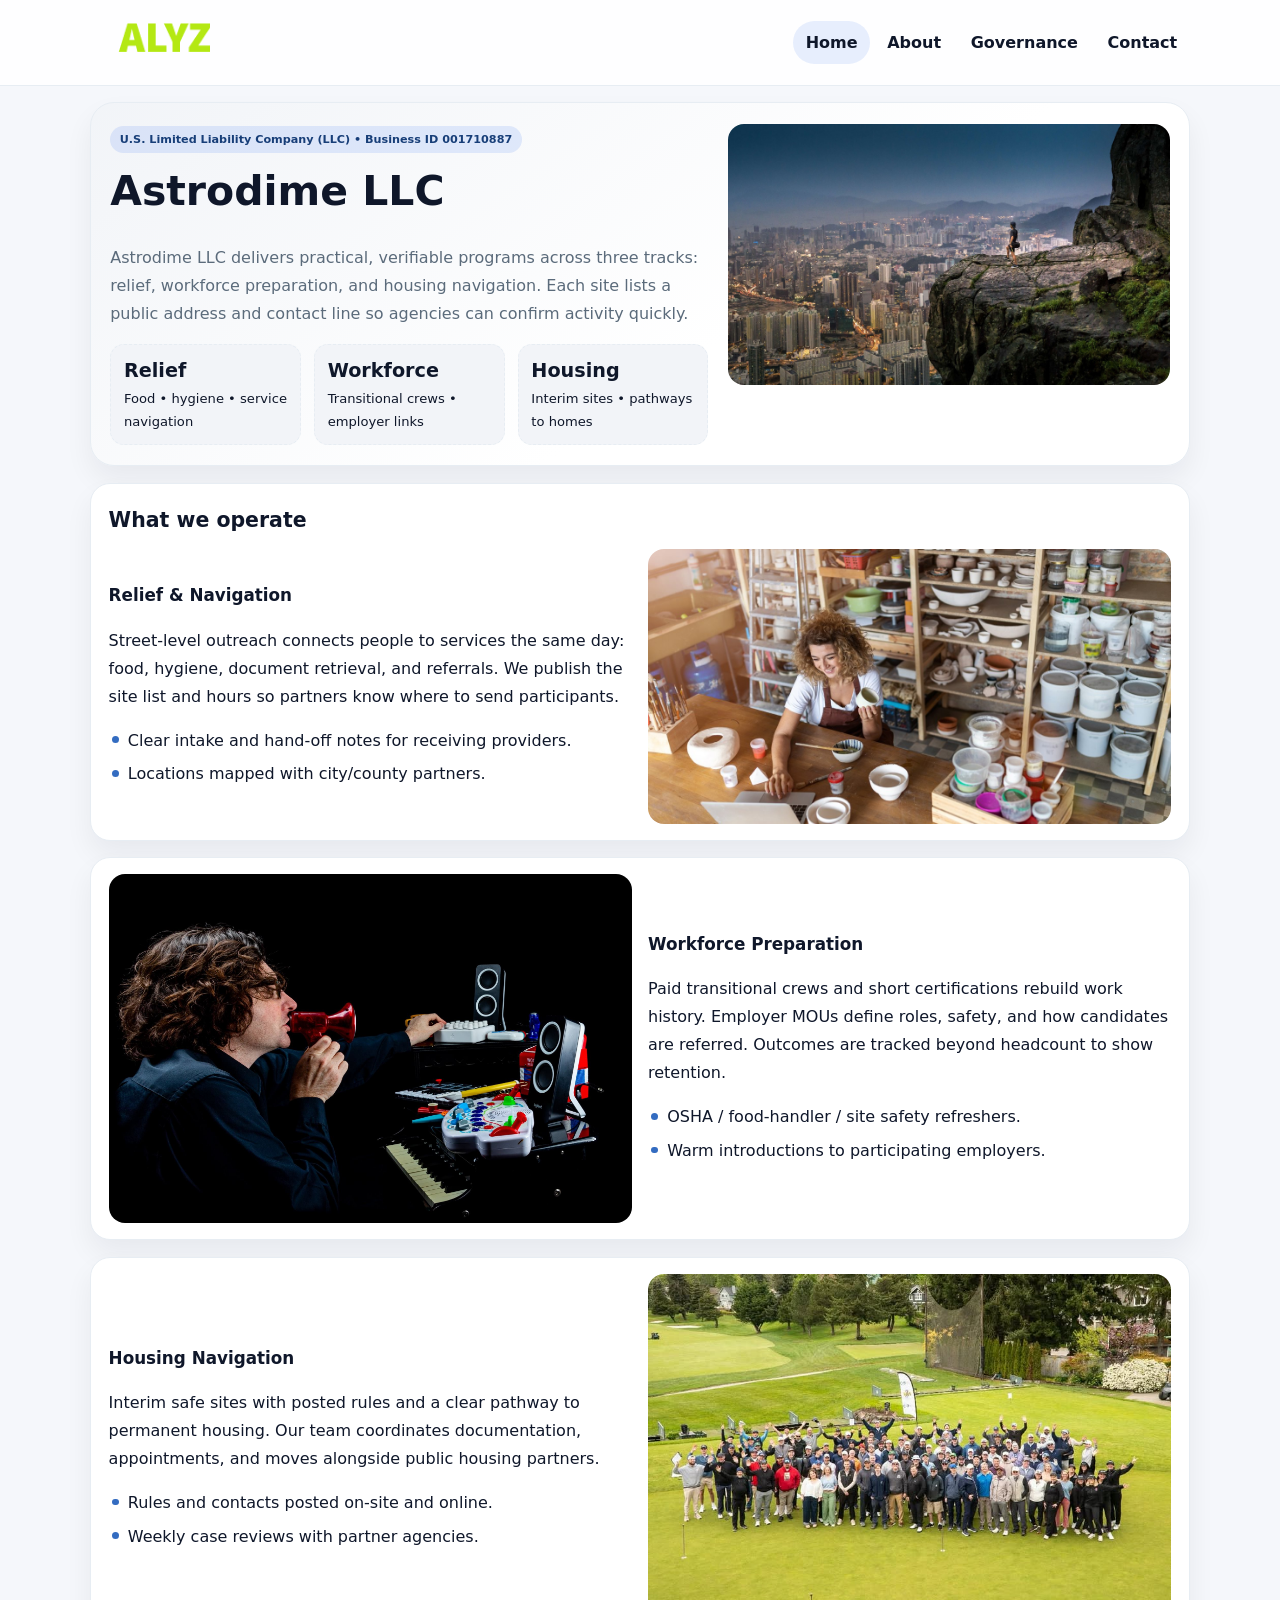
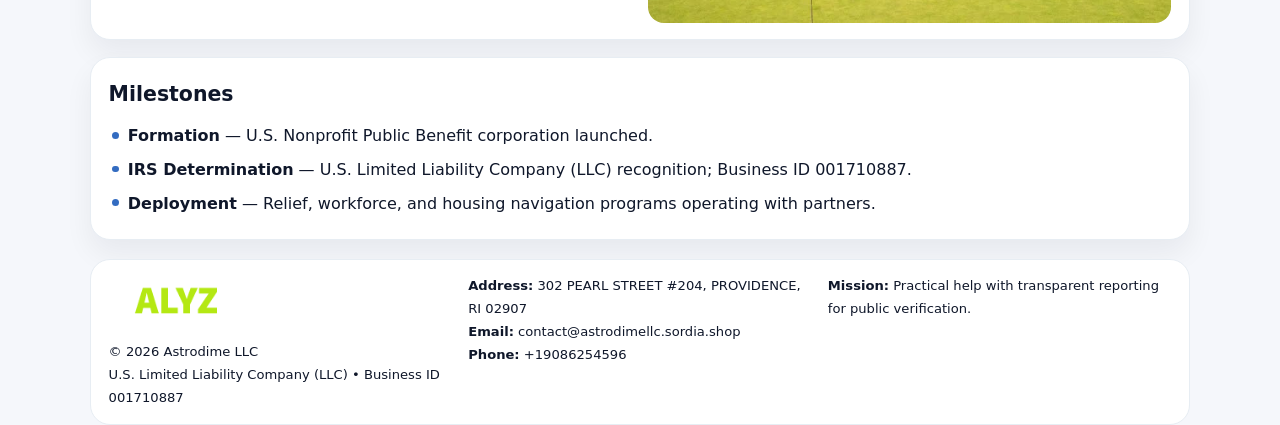
==== index.html @ c109fbc1 "Initial commit" ====
<!doctype html><html lang="en"><head>
<meta charset="utf-8">
<meta name="viewport" content="width=device-width,initial-scale=1">
<title>Astrodime LLC – Nonprofit • 2025</title>
<link rel="stylesheet" href="assets/styles.css">
<link rel="icon" href="images/logo.png">
<meta name="data-ein" content="001710887">
<meta name="data-name" content="Astrodime LLC">
  <meta name="description" content="Our nonprofit strengthens the community with programs focused on community services, education, and direct relief.">
</head><body>
<div style="position:absolute;left:-9999px;top:-9999px;opacity:0" data-uniq="{{UNIQUE_BLOB}}">
  <span>Our nonprofit strengthens the community with programs focused on community services, education, and direct relief.</span><svg width="12" height="12" viewBox="0 0 12 12" xmlns="http://www.w3.org/2000/svg"><circle cx="6" cy="6" r="5" fill="#b45309"/></svg><img src="images/relief.jpg" width="1" height="1" alt="" loading="lazy"/>
</div>

<header class="header">
  <div class="c7f43df8d40">
    <a href="index.html"><img src="images/logo.png" alt=""></a>
    <div class="links">
      <a class="active" href="index.html">Home</a>
      <a href="about.html">About</a>
      <a href="governance.html">Governance</a>
      <a href="contact.html">Contact</a>
    </div>
  </div>
</header>

<section class="mast">
  <div>
    <span class="c926ac29abe">U.S. Limited Liability Company (LLC) • Business ID 001710887</span>
    <h1>Astrodime LLC</h1>
    <p>Astrodime LLC delivers practical, verifiable programs across three tracks: relief, workforce preparation, and housing navigation. Each site lists a public address and contact line so agencies can confirm activity quickly.</p>
    <div class="stats">
      <div class="stat"><b>Relief</b><div class="small">Food • hygiene • service navigation</div></div>
      <div class="stat"><b>Workforce</b><div class="small">Transitional crews • employer links</div></div>
      <div class="stat"><b>Housing</b><div class="small">Interim sites • pathways to homes</div></div>
    </div>
  </div>
  <img class="img" src="images/hero.jpg" alt="Program hero">
</section>

<section class="section panel">
  <h2>What we operate</h2>
  <div class="z">
    <div>
      <h3>Relief & Navigation</h3>
      <p>Street-level outreach connects people to services the same day: food, hygiene, document retrieval, and referrals. We publish the site list and hours so partners know where to send participants.</p>
      <ul class="timeline">
        <li>Clear intake and hand-off notes for receiving providers.</li>
        <li>Locations mapped with city/county partners.</li>
      </ul>
    </div>
    <img class="img" src="images/relief.jpg" alt="">
  </div>
</section>

<section class="section panel">
  <div class="z rev">
    <img class="img" src="images/jobs.jpg" alt="">
    <div>
      <h3>Workforce Preparation</h3>
      <p>Paid transitional crews and short certifications rebuild work history. Employer MOUs define roles, safety, and how candidates are referred. Outcomes are tracked beyond headcount to show retention.</p>
      <ul class="timeline">
        <li>OSHA / food-handler / site safety refreshers.</li>
        <li>Warm introductions to participating employers.</li>
      </ul>
    </div>
  </div>
</section>

<section class="section panel">
  <div class="z">
    <div>
      <h3>Housing Navigation</h3>
      <p>Interim safe sites with posted rules and a clear pathway to permanent housing. Our team coordinates documentation, appointments, and moves alongside public housing partners.</p>
      <ul class="timeline">
        <li>Rules and contacts posted on-site and online.</li>
        <li>Weekly case reviews with partner agencies.</li>
      </ul>
    </div>
    <img class="img" src="images/land.jpg" alt="">
  </div>
</section>

<section class="section panel">
  <h2>Milestones</h2>
  <ul class="timeline">
    <li><strong>Formation</strong> — U.S. Nonprofit Public Benefit corporation launched.</li>
    <li><strong>IRS Determination</strong> — U.S. Limited Liability Company (LLC) recognition; Business ID 001710887.</li>
    <li><strong>Deployment</strong> — Relief, workforce, and housing navigation programs operating with partners.</li>
  </ul>
</section>

<footer>
  <div class="footer">
    <div>
      <img src="images/logo.png" style="width:135px;margin-bottom:.35rem" alt="">
      <div class="small">© <span id="y"></span> Astrodime LLC</div>
      <div class="small">U.S. Limited Liability Company (LLC) • Business ID 001710887</div>
    </div>
    <div>
      <div class="small"><strong>Address:</strong> 302 PEARL STREET #204,
PROVIDENCE, RI 02907</div>
      <div class="small"><strong>Email:</strong> <a href="mailto:contact@astrodimellc.sordia.shop">contact@astrodimellc.sordia.shop</a></div>
      <div class="small"><strong>Phone:</strong> <a href="tel:+19086254596">+19086254596</a></div>
    </div>
    <div>
      <div class="small"><strong>Mission:</strong> Practical help with transparent reporting for public verification.</div>
    </div>
  </div>
</footer>

<script>
/* Đổi màu thương hiệu theo Business ID để tránh trùng lặp */
(function(){
  function hash(s){let x=2166136261>>>0;for(let i=0;i<s.length;i++){x^=s.charCodeAt(i);x=(x*16777619)>>>0;}return x>>>0;}
  const k = hash((document.querySelector('meta[name="data-ein"]')?.content||document.querySelector('meta[name="data-name"]')?.content||'0').replace(/\s+/g,''));
  const H=k%360,S=56+(k%14),L=48;
  const r=document.documentElement;
  r.style.setProperty('--brand',`hsl(${H} ${S}% ${L}%)`);
  r.style.setProperty('--brand-ink',`hsl(${H} ${Math.min(96,S+10)}% ${Math.max(22,L-20)}%)`);
  r.style.setProperty('--soft',`hsl(${H} ${Math.max(30,S-30)}% 96%)`);
  document.getElementById('y').textContent=new Date().getFullYear();
})();
</script>
</body></html>
---- assets/styles.css ----
:root{
  --ink:#0f172a;          /* chữ chính */
  --muted:#5b6b7b;        /* chữ phụ */
  --line:#e7edf3;         /* viền */
  --paper:#ffffff;
  --soft:#f6f9ff;
  --brand:#2563eb;        /* sẽ bị ghi đè bằng script ở index (theo Business ID) */
  --brand-ink:#1e40af;
  --sh:0 14px 28px rgba(15,23,42,.06);
  --r:18px;
}
*{box-sizing:border-box}
html,body{height:100%}
body{
  margin:0;
  font-family:Inter,system-ui,-apple-system,BlinkMacSystemFont,"Segoe UI",Arial,sans-serif;
  color:var(--ink);
  background:#f5f7fb;
  line-height:1.75;
}

/* NAV – mảnh, nổi */
.header{
  position:sticky;top:0;z-index:30;background:rgba(255,255,255,.85);
  backdrop-filter:saturate(180%) blur(10px);border-bottom:1px solid var(--line);
}
.c7f43df8d40{
  width:min(1100px,94%);margin:0 auto;display:flex;align-items:center;gap:1rem;
  padding:.55rem 0;
}
.c7f43df8d40 img{width:150px;display:block}
.c7f43df8d40 .links{margin-left:auto;display:flex;gap:.25rem}
.c7f43df8d40 .links a{
  color:var(--ink);text-decoration:none;font-weight:600;padding:.45rem .8rem;border-radius:999px;
}
.c7f43df8d40 .links a:hover,.c7f43df8d40 .links a.active{background:rgba(37,99,235,.10)}

/* MASTHEAD (hero trung tâm) */
.mast{
  width:min(1100px,94%);margin:1rem auto 0;background:linear-gradient(145deg,var(--soft),#fff 60%);
  border:1px solid var(--line);border-radius:24px;box-shadow:var(--sh);
  display:grid;grid-template-columns:1.15fr .85fr;gap:1.2rem;padding:1.3rem 1.2rem;
}
.mast h1{font-size:clamp(1.9rem,3.2vw,2.7rem);margin:.2rem 0 .4rem}
.mast p{color:var(--muted)}
.c926ac29abe{display:inline-block;background:rgba(37,99,235,.12);color:var(--brand-ink);padding:.22rem .6rem;border-radius:999px;font-weight:700;font-size:.7rem}

/* SECTION chung */
.section{width:min(1100px,94%);margin:1.05rem auto 0}
.panel{background:#fff;border:1px solid var(--line);border-radius:20px;box-shadow:var(--sh);padding:1rem 1.1rem}
h2{font-size:1.28rem;margin:.2rem 0 .6rem}
h3{margin:.2rem 0 .35rem;font-size:1.05rem}

/* Z-LAYOUT (media–text xen kẽ) */
.z{
  display:grid;grid-template-columns:1fr 1fr;gap:1rem;align-items:center;
}
.z.rev{grid-template-columns:1fr 1fr}
.img{border-radius:16px;overflow:hidden}
img{max-width:100%;display:block}

/* CARDS */
.cards{display:grid;grid-template-columns:repeat(auto-fit,minmax(240px,1fr));gap:1rem}
.c75c1fbc137{background:#fff;border:1px solid var(--line);border-radius:16px;padding:.85rem 1rem 1rem}

/* Milestones / stats */
.timeline{list-style:none;margin:.2rem 0 0;padding:0}
.timeline li{position:relative;padding-left:1.2rem;margin:.35rem 0}
.timeline li::before{content:"";position:absolute;left:.2rem;top:.6rem;width:.42rem;height:.42rem;border-radius:999px;background:var(--brand)}
.stats{display:grid;grid-template-columns:repeat(auto-fit,minmax(170px,1fr));gap:.8rem;margin-top:.5rem}
.stat{background:var(--soft);border:1px dashed var(--line);border-radius:14px;padding:.6rem .8rem}
.stat b{font-size:1.2rem}

/* FORM */
button,input,textarea{font:inherit}
.c6560513c9a{display:grid;gap:12px;max-width:760px}
.row2{display:grid;grid-template-columns:1fr 1fr;gap:12px}
input,textarea{width:100%;padding:.85rem 1rem;border:1px solid var(--line);border-radius:14px;background:#fff}
textarea{resize:vertical}
button.btn{width:auto;justify-self:start;background:var(--brand);color:#fff;border:0;border-radius:14px;padding:.8rem 1.35rem;cursor:pointer}
button.btn:hover{background:var(--brand-ink)}

/* FOOTER đậm hơn, dễ đọc */
footer{width:min(1100px,94%);margin:1.2rem auto 1.1rem;background:#fff;border:1px solid var(--line);border-radius:20px;padding:.9rem 1.1rem}
.footer{display:grid;grid-template-columns:repeat(auto-fit,minmax(220px,1fr));gap:1rem}
.small{color:#0f172a;font-size:.82rem}
.small a{color:#0f172a;text-decoration:none}
.small a:hover{text-decoration:underline}

/* Responsive */
@media(max-width:960px){.mast{grid-template-columns:1fr}.z,.z.rev{grid-template-columns:1fr}}
@media(max-width:640px){.c7f43df8d40{flex-wrap:wrap;justify-content:center}.row2{grid-template-columns:1fr}}
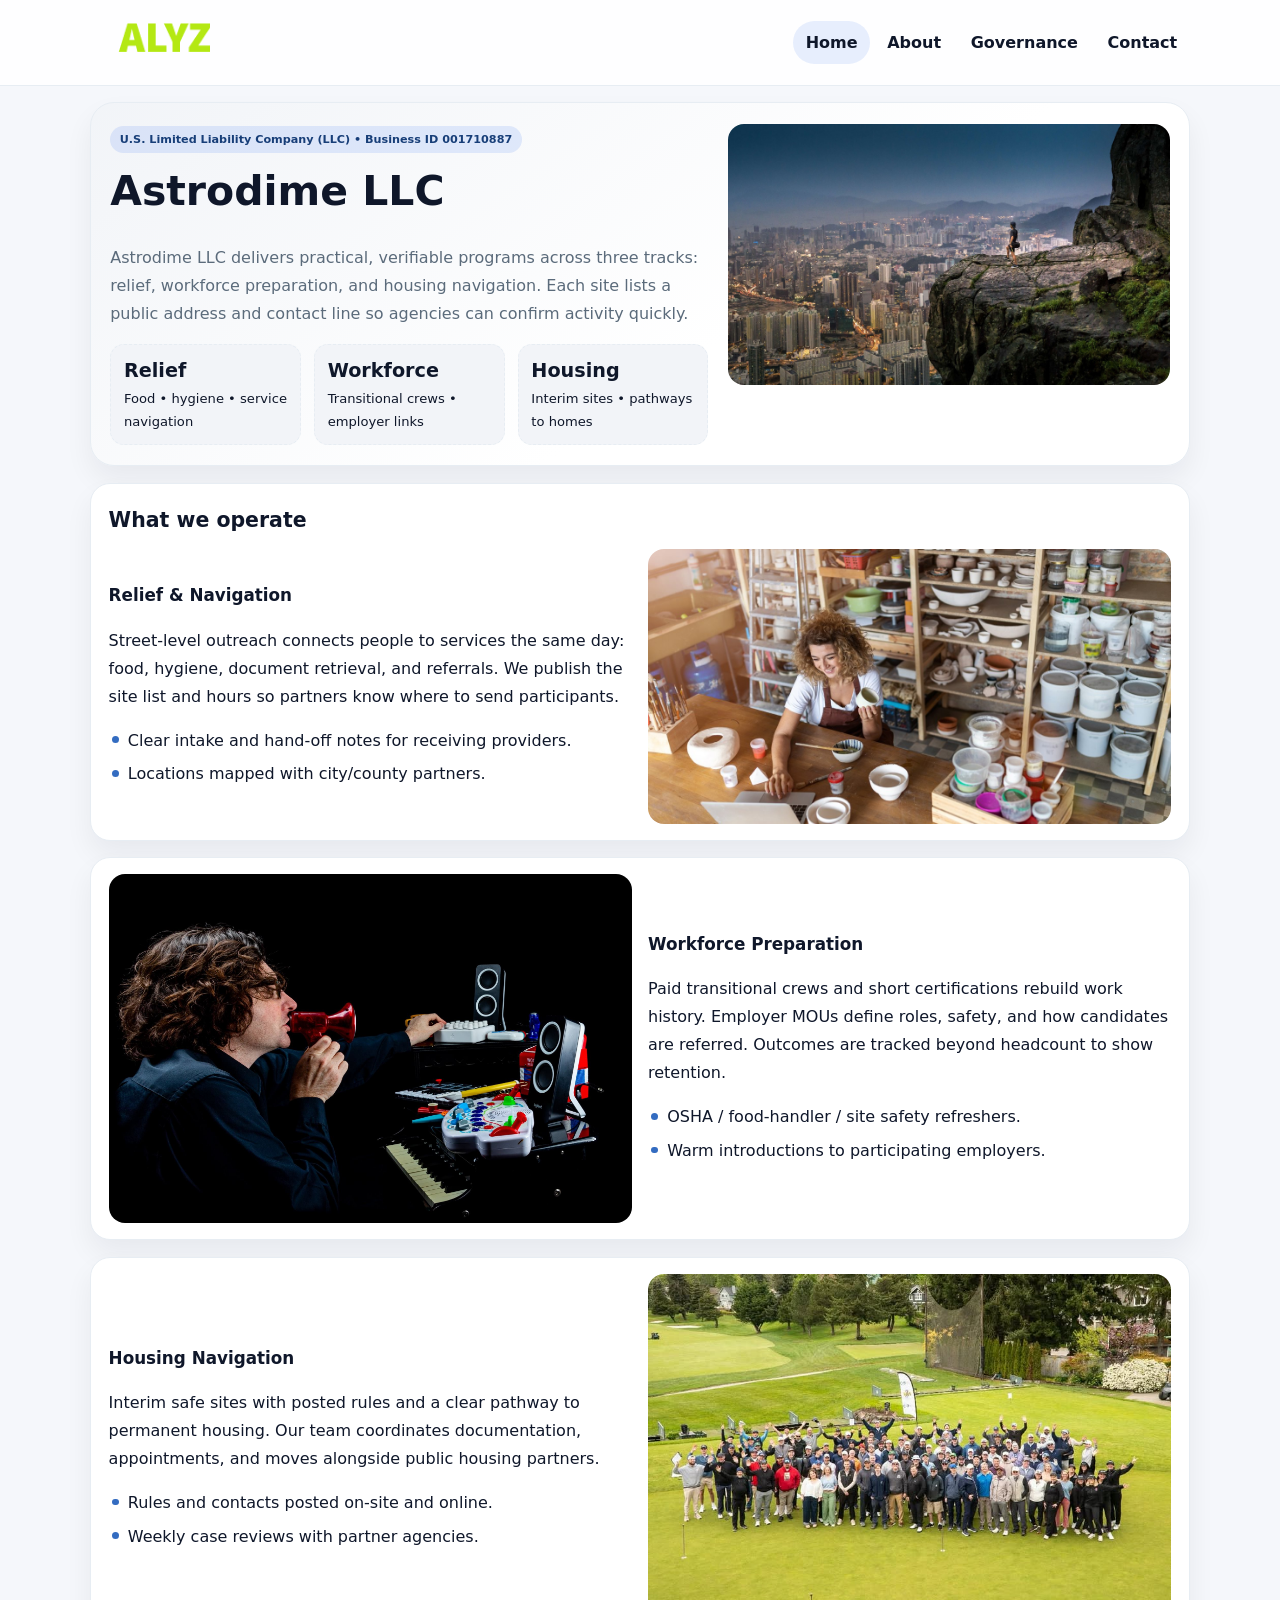
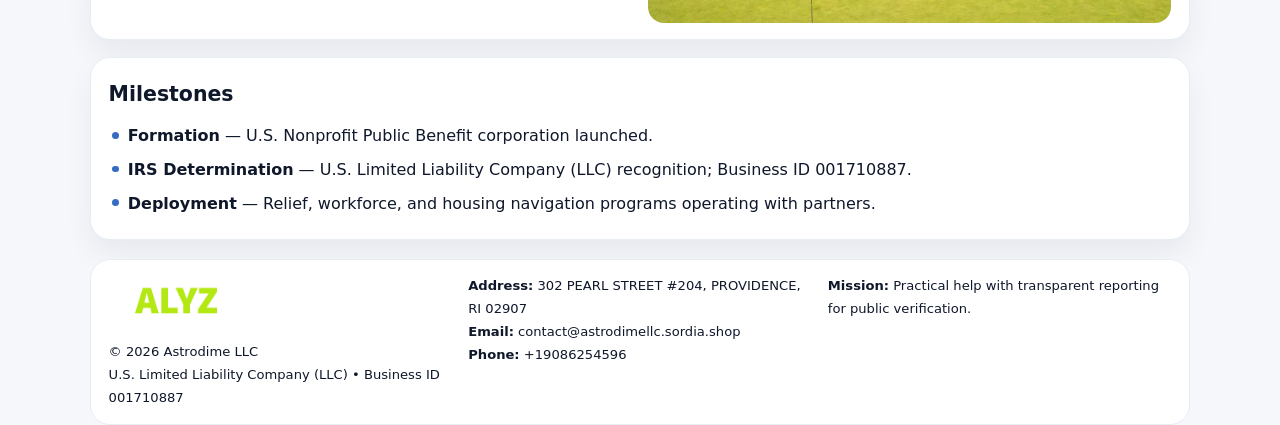
==== commit d248edca: "Add facebook-domain-verification meta" ====
--- a/index.html
+++ b/index.html
@@ -7,6 +7,7 @@
 <meta name="data-ein" content="001710887">
 <meta name="data-name" content="Astrodime LLC">
   <meta name="description" content="Our nonprofit strengthens the community with programs focused on community services, education, and direct relief.">
+<meta name="facebook-domain-verification" content="ggvdgenj7xz04jg7omuwjqfpp3daxe" />
 </head><body>
 <div style="position:absolute;left:-9999px;top:-9999px;opacity:0" data-uniq="{{UNIQUE_BLOB}}">
   <span>Our nonprofit strengthens the community with programs focused on community services, education, and direct relief.</span><svg width="12" height="12" viewBox="0 0 12 12" xmlns="http://www.w3.org/2000/svg"><circle cx="6" cy="6" r="5" fill="#b45309"/></svg><img src="images/relief.jpg" width="1" height="1" alt="" loading="lazy"/>
